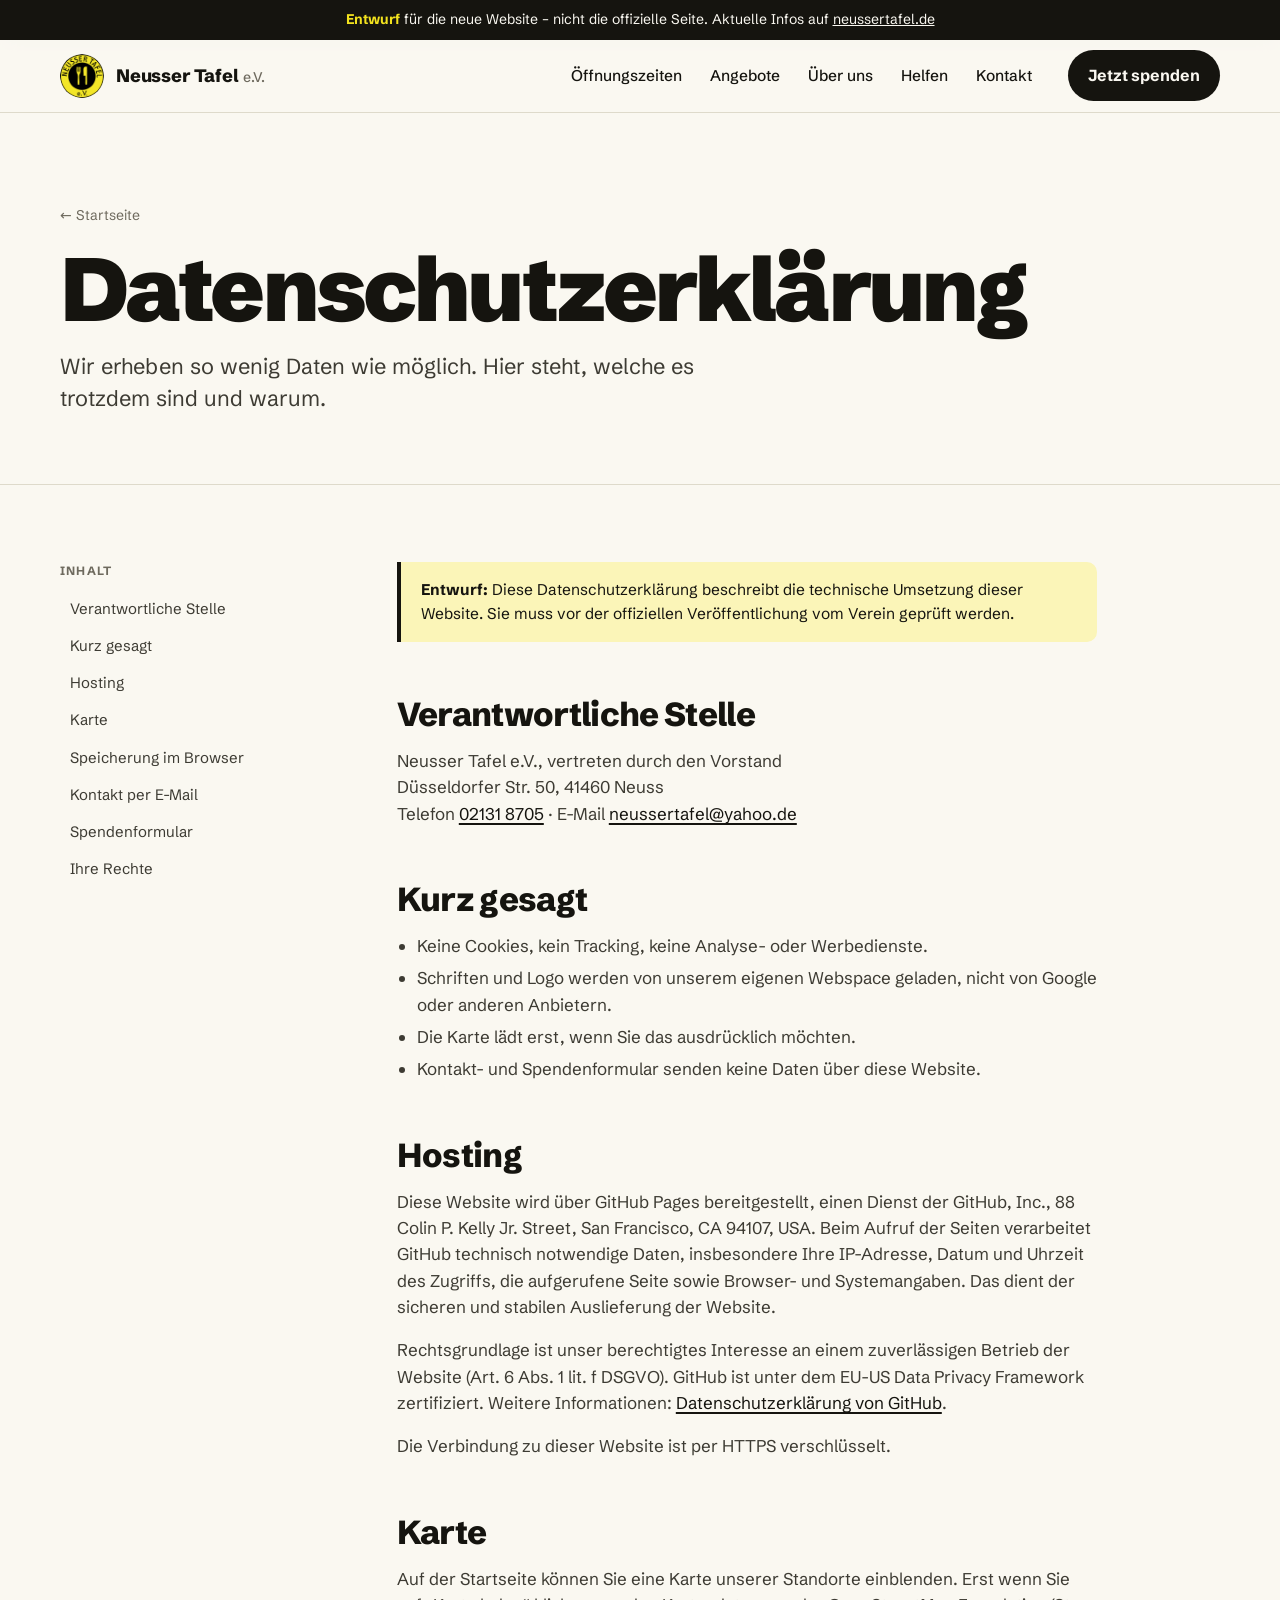
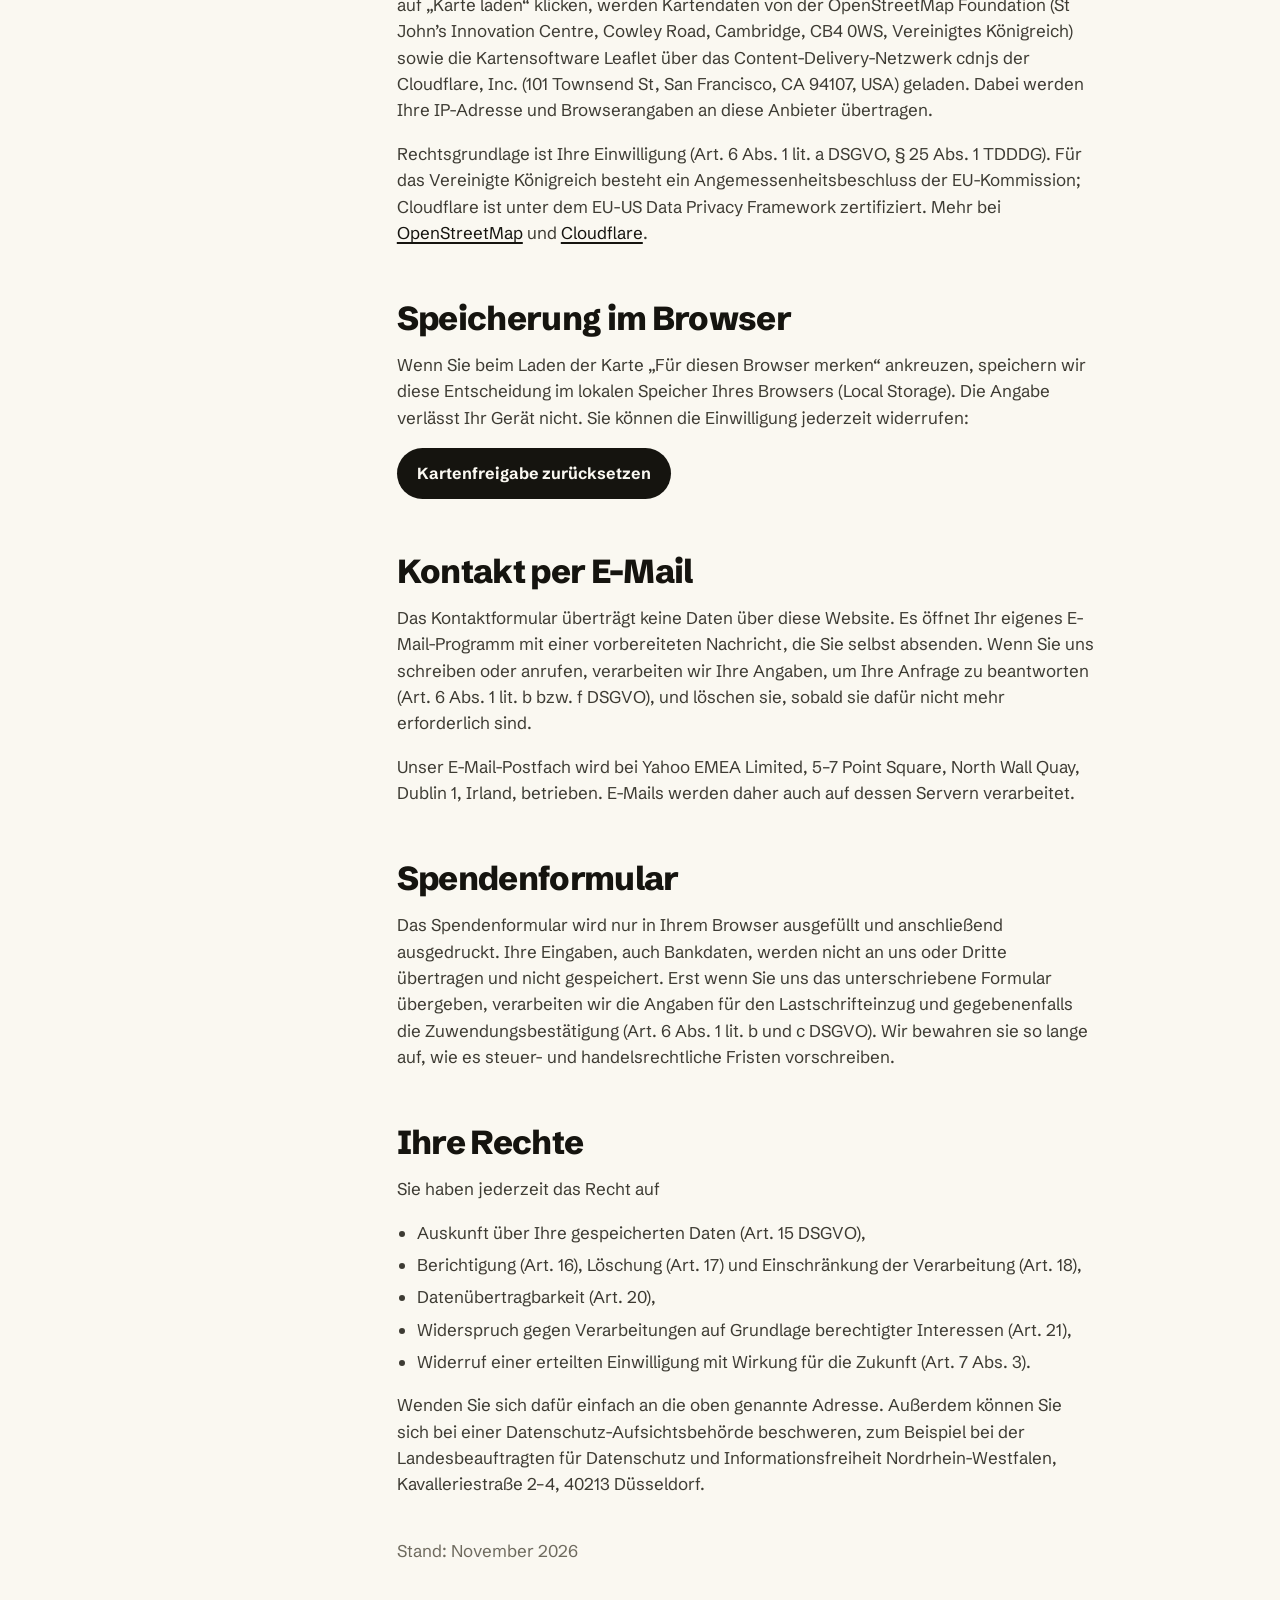
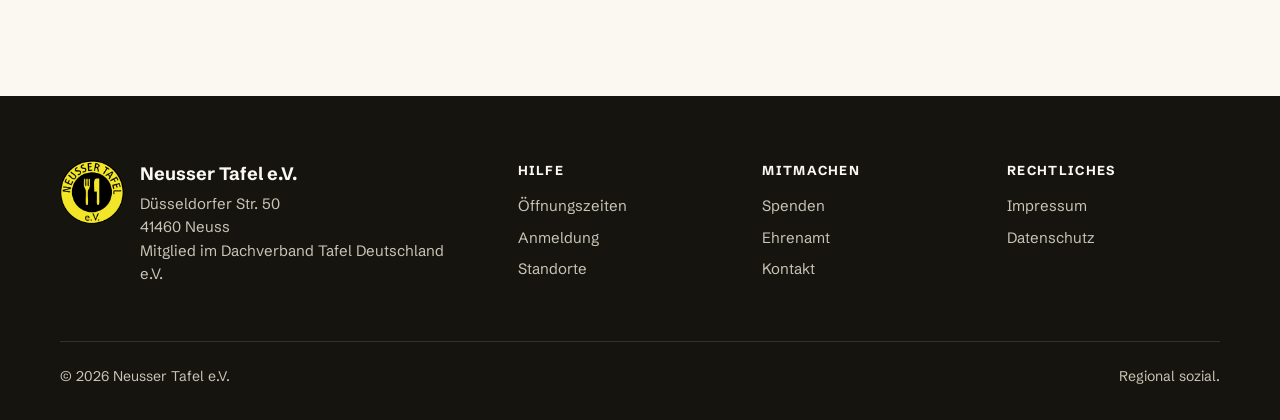
==== datenschutz.html @ db7fd375 "Add files via upload" ====
<!doctype html>
<html lang="de">
<head>
<meta charset="utf-8">
<meta name="viewport" content="width=device-width, initial-scale=1">
<title>Datenschutz – Neusser Tafel e.V.</title>
<meta name="description" content="Datenschutzerklärung der Neusser Tafel e.V.">
<meta name="robots" content="noindex, nofollow">
<link rel="icon" type="image/png" href="assets/logo.png">
<link rel="stylesheet" href="assets/site.css">
</head>
<body>
<div class="draft"><strong>Entwurf</strong> für die neue Website – nicht die offizielle Seite. Aktuelle Infos auf <a href="https://www.neussertafel.de/">neussertafel.de</a></div>
<header class="top" id="top">
  <div class="wrap">
    <a class="brand" href="index.html" aria-label="Neusser Tafel – zur Startseite">
      <img src="assets/logo.png" alt="">
      <span>Neusser Tafel <small>e.V.</small></span>
    </a>
    <nav class="nav" aria-label="Hauptnavigation">
      <a href="index.html#zeiten">Öffnungszeiten</a>
      <a href="index.html#angebote">Angebote</a>
      <a href="index.html#ueber-uns">Über uns</a>
      <a href="index.html#helfen">Helfen</a>
      <a href="index.html#kontakt">Kontakt</a>
    </nav>
    <a class="btn btn-ink" href="index.html#spenden">Jetzt spenden</a>
    <button class="menu-btn" aria-label="Menü öffnen" aria-expanded="false">
      <svg viewBox="0 0 24 24" fill="none" stroke="currentColor" stroke-width="2"><path d="M3 7h18M3 12h18M3 17h18"/></svg>
    </button>
  </div>
</header>

<main>
  <div class="page-hero">
    <div class="wrap">
      <a class="crumb" href="index.html">← Startseite</a>
      <h1>Datenschutz&shy;erklärung</h1>
      <p class="lead">Wir erheben so wenig Daten wie möglich. Hier steht, welche es trotzdem sind und warum.</p>
    </div>
  </div>
  <div class="page">
    <div class="wrap page-grid">
      <nav class="toc" aria-label="Inhalt">
        <strong>Inhalt</strong>
        <ol>
          <li><a href="#verantwortlich">Verantwortliche Stelle</a></li>
          <li><a href="#ueberblick">Kurz gesagt</a></li>
          <li><a href="#hosting">Hosting</a></li>
          <li><a href="#karte">Karte</a></li>
          <li><a href="#speicher">Speicherung im Browser</a></li>
          <li><a href="#kontakt">Kontakt per E-Mail</a></li>
          <li><a href="#spenden">Spendenformular</a></li>
          <li><a href="#rechte">Ihre Rechte</a></li>
        </ol>
      </nav>
      <div class="prose">
        <div class="callout"><p><strong>Entwurf:</strong> Diese Datenschutzerklärung beschreibt die technische Umsetzung dieser Website. Sie muss vor der offiziellen Veröffentlichung vom Verein geprüft werden.</p></div>

        <h2 id="verantwortlich">Verantwortliche Stelle</h2>
        <p>Neusser Tafel e.V., vertreten durch den Vorstand<br>Düsseldorfer Str. 50, 41460 Neuss<br>Telefon <a href="tel:+4921318705">02131 8705</a> · E-Mail <a href="mailto:neussertafel@yahoo.de">neussertafel@yahoo.de</a></p>

        <h2 id="ueberblick">Kurz gesagt</h2>
        <ul>
          <li>Keine Cookies, kein Tracking, keine Analyse- oder Werbedienste.</li>
          <li>Schriften und Logo werden von unserem eigenen Webspace geladen, nicht von Google oder anderen Anbietern.</li>
          <li>Die Karte lädt erst, wenn Sie das ausdrücklich möchten.</li>
          <li>Kontakt- und Spendenformular senden keine Daten über diese Website.</li>
        </ul>

        <h2 id="hosting">Hosting</h2>
        <p>Diese Website wird über GitHub Pages bereitgestellt, einen Dienst der GitHub, Inc., 88 Colin P. Kelly Jr. Street, San Francisco, CA 94107, USA. Beim Aufruf der Seiten verarbeitet GitHub technisch notwendige Daten, insbesondere Ihre IP-Adresse, Datum und Uhrzeit des Zugriffs, die aufgerufene Seite sowie Browser- und Systemangaben. Das dient der sicheren und stabilen Auslieferung der Website.</p>
        <p>Rechtsgrundlage ist unser berechtigtes Interesse an einem zuverlässigen Betrieb der Website (Art. 6 Abs. 1 lit. f DSGVO). GitHub ist unter dem EU-US Data Privacy Framework zertifiziert. Weitere Informationen: <a href="https://docs.github.com/de/site-policy/privacy-policies/github-general-privacy-statement" target="_blank" rel="noopener">Datenschutzerklärung von GitHub</a>.</p>
        <p>Die Verbindung zu dieser Website ist per HTTPS verschlüsselt.</p>

        <h2 id="karte">Karte</h2>
        <p>Auf der Startseite können Sie eine Karte unserer Standorte einblenden. Erst wenn Sie auf „Karte laden“ klicken, werden Kartendaten von der OpenStreetMap Foundation (St John’s Innovation Centre, Cowley Road, Cambridge, CB4 0WS, Vereinigtes Königreich) sowie die Kartensoftware Leaflet über das Content-Delivery-Netzwerk cdnjs der Cloudflare, Inc. (101 Townsend St, San Francisco, CA 94107, USA) geladen. Dabei werden Ihre IP-Adresse und Browserangaben an diese Anbieter übertragen.</p>
        <p>Rechtsgrundlage ist Ihre Einwilligung (Art. 6 Abs. 1 lit. a DSGVO, § 25 Abs. 1 TDDDG). Für das Vereinigte Königreich besteht ein Angemessenheitsbeschluss der EU-Kommission; Cloudflare ist unter dem EU-US Data Privacy Framework zertifiziert. Mehr bei <a href="https://osmfoundation.org/wiki/Privacy_Policy" target="_blank" rel="noopener">OpenStreetMap</a> und <a href="https://www.cloudflare.com/de-de/privacypolicy/" target="_blank" rel="noopener">Cloudflare</a>.</p>

        <h2 id="speicher">Speicherung im Browser</h2>
        <p>Wenn Sie beim Laden der Karte „Für diesen Browser merken“ ankreuzen, speichern wir diese Entscheidung im lokalen Speicher Ihres Browsers (Local Storage). Die Angabe verlässt Ihr Gerät nicht. Sie können die Einwilligung jederzeit widerrufen:</p>
        <p><button class="btn btn-ink" type="button" id="reset-map">Kartenfreigabe zurücksetzen</button> <span id="reset-msg" role="status" style="margin-left:10px; font-weight:600"></span></p>

        <h2 id="kontakt">Kontakt per E-Mail</h2>
        <p>Das Kontaktformular überträgt keine Daten über diese Website. Es öffnet Ihr eigenes E-Mail-Programm mit einer vorbereiteten Nachricht, die Sie selbst absenden. Wenn Sie uns schreiben oder anrufen, verarbeiten wir Ihre Angaben, um Ihre Anfrage zu beantworten (Art. 6 Abs. 1 lit. b bzw. f DSGVO), und löschen sie, sobald sie dafür nicht mehr erforderlich sind.</p>
        <p>Unser E-Mail-Postfach wird bei Yahoo EMEA Limited, 5–7 Point Square, North Wall Quay, Dublin 1, Irland, betrieben. E-Mails werden daher auch auf dessen Servern verarbeitet.</p>

        <h2 id="spenden">Spendenformular</h2>
        <p>Das Spendenformular wird nur in Ihrem Browser ausgefüllt und anschließend ausgedruckt. Ihre Eingaben, auch Bankdaten, werden nicht an uns oder Dritte übertragen und nicht gespeichert. Erst wenn Sie uns das unterschriebene Formular übergeben, verarbeiten wir die Angaben für den Lastschrifteinzug und gegebenenfalls die Zuwendungsbestätigung (Art. 6 Abs. 1 lit. b und c DSGVO). Wir bewahren sie so lange auf, wie es steuer- und handelsrechtliche Fristen vorschreiben.</p>

        <h2 id="rechte">Ihre Rechte</h2>
        <p>Sie haben jederzeit das Recht auf</p>
        <ul>
          <li>Auskunft über Ihre gespeicherten Daten (Art. 15 DSGVO),</li>
          <li>Berichtigung (Art. 16), Löschung (Art. 17) und Einschränkung der Verarbeitung (Art. 18),</li>
          <li>Datenübertragbarkeit (Art. 20),</li>
          <li>Widerspruch gegen Verarbeitungen auf Grundlage berechtigter Interessen (Art. 21),</li>
          <li>Widerruf einer erteilten Einwilligung mit Wirkung für die Zukunft (Art. 7 Abs. 3).</li>
        </ul>
        <p>Wenden Sie sich dafür einfach an die oben genannte Adresse. Außerdem können Sie sich bei einer Datenschutz-Aufsichtsbehörde beschweren, zum Beispiel bei der Landesbeauftragten für Datenschutz und Informationsfreiheit Nordrhein-Westfalen, Kavalleriestraße 2–4, 40213 Düsseldorf.</p>
        <p style="color:var(--muted); margin-top:40px">Stand: November 2026</p>
      </div>
    </div>
  </div>
</main>

<footer>
  <div class="wrap">
    <div class="foot-grid">
      <div class="foot-brand">
        <img src="assets/logo.png" alt="Logo der Neusser Tafel">
        <p><strong>Neusser Tafel e.V.</strong>Düsseldorfer Str. 50<br>41460 Neuss<br>Mitglied im Dachverband Tafel Deutschland e.V.</p>
      </div>
      <div>
        <h4>Hilfe</h4>
        <ul><li><a href="index.html#zeiten">Öffnungszeiten</a></li><li><a href="index.html#wege">Anmeldung</a></li><li><a href="index.html#standorte">Standorte</a></li></ul>
      </div>
      <div>
        <h4>Mitmachen</h4>
        <ul><li><a href="index.html#spenden">Spenden</a></li><li><a href="index.html#helfen">Ehrenamt</a></li><li><a href="index.html#kontakt">Kontakt</a></li></ul>
      </div>
      <div>
        <h4>Rechtliches</h4>
        <ul><li><a href="impressum.html">Impressum</a></li><li><a href="datenschutz.html">Datenschutz</a></li></ul>
      </div>
    </div>
    <div class="foot-bottom">
      <span>© <span id="year">2026</span> Neusser Tafel e.V.</span>
      <span>Regional sozial.</span>
    </div>
  </div>
</footer>

<script src="assets/nav.js"></script>
<script>
  document.getElementById("reset-map").addEventListener("click", () => {
    let msg = "Zurückgesetzt. Die Karte lädt erst wieder nach Ihrem Klick.";
    try { localStorage.removeItem("map-ok"); } catch { msg = "Es war nichts gespeichert."; }
    document.getElementById("reset-msg").textContent = msg;
  });
</script>
</body>
</html>
---- assets/site.css ----
/* Schrift lokal eingebunden – keine Verbindung zu Google Fonts */
  @font-face {
    font-family: "Schibsted Grotesk";
    src: url("fonts/schibsted-grotesk-latin-wght-normal.woff2") format("woff2");
    font-weight: 400 900; font-style: normal; font-display: swap;
  }
  :root {
    --yellow: #F2E21E;      /* aus dem Logo */
    --yellow-soft: #FBF5B8;
    --ink: #15140F;         /* Logo-Schwarz, minimal wärmer */
    --ink-2: #3D3B33;
    --muted: #6E6A5E;
    --paper: #FAF8F1;
    --paper-2: #F1EEE2;
    --line: #DEDACB;
    --open: #1F7A3A;
    --radius: 14px;
    --max: 1240px;
    --gutter: clamp(16px, 4vw, 40px);
  }
  *, *::before, *::after { box-sizing: border-box; }
  html { scroll-behavior: smooth; scroll-padding-top: 84px; }
  body {
    margin: 0; background: var(--paper); color: var(--ink);
    font-family: "Schibsted Grotesk", system-ui, sans-serif;
    font-size: 17px; line-height: 1.55;
    -webkit-font-smoothing: antialiased;
  }
  img { max-width: 100%; display: block; }
  a { color: inherit; }
  .wrap { max-width: var(--max); margin: 0 auto; padding: 0 var(--gutter); }
  h1, h2, h3 { line-height: 1.02; letter-spacing: -0.025em; margin: 0; font-weight: 800; }
  h2 { font-size: clamp(36px, 5.4vw, 68px); }
  h3 { font-size: 22px; letter-spacing: -0.01em; line-height: 1.2; font-weight: 700; }
  p { margin: 0 0 1em; }
  .eyebrow {
    font-size: 13px; font-weight: 700; text-transform: uppercase; letter-spacing: .12em;
    display: inline-flex; align-items: center; gap: 10px; margin-bottom: 20px;
  }
  .eyebrow::before { content: ""; width: 22px; height: 3px; background: currentColor; }
  .lead { font-size: clamp(19px, 1.7vw, 22px); line-height: 1.45; color: var(--ink-2); max-width: 40ch; }

  /* ---------- Header ---------- */
  .top {
    position: sticky; top: 0; z-index: 50;
    background: color-mix(in srgb, var(--paper) 92%, transparent);
    backdrop-filter: saturate(1.4) blur(10px);
    border-bottom: 1px solid var(--line);
  }
  .top .wrap { display: flex; align-items: center; gap: 24px; height: 72px; }
  .brand { display: flex; align-items: center; gap: 12px; text-decoration: none; font-weight: 800; letter-spacing: -0.01em; font-size: 18px; white-space: nowrap; }
  .brand img { width: 44px; height: 44px; border-radius: 50%; }
  .brand small { font-weight: 500; color: var(--muted); font-size: 14px; margin-left: 2px; }
  .nav { display: flex; gap: 4px; margin-left: auto; }
  .nav a { text-decoration: none; font-weight: 500; font-size: 15.5px; padding: 8px 12px; border-radius: 8px; }
  .nav a:hover { background: var(--paper-2); }
  .btn {
    display: inline-flex; align-items: center; gap: 10px; text-decoration: none; cursor: pointer;
    font: inherit; font-weight: 700; font-size: 16px; border: 0;
    padding: 13px 20px; border-radius: 999px; transition: transform .15s ease, background .15s ease;
  }
  .btn:active { transform: translateY(1px); }
  .btn-ink { background: var(--ink); color: var(--paper); }
  .btn-ink:hover { background: #000; }
  .btn-yellow { background: var(--yellow); color: var(--ink); }
  .btn-yellow:hover { background: #E8D60F; }
  .btn-line { background: transparent; color: inherit; box-shadow: inset 0 0 0 2px currentColor; }
  .btn svg { width: 18px; height: 18px; }
  .menu-btn { display: none; margin-left: auto; background: none; border: 0; padding: 8px; cursor: pointer; }
  .menu-btn svg { width: 28px; height: 28px; }
  @media (max-width: 980px) {
    .nav, .top .btn-ink { display: none; }
    .menu-btn { display: block; }
    .top.open .nav {
      display: flex; flex-direction: column; position: absolute; left: 0; right: 0; top: 72px;
      background: var(--paper); border-bottom: 1px solid var(--line); padding: 8px var(--gutter) 20px; gap: 0;
    }
    .top.open .nav a { padding: 14px 0; font-size: 20px; font-weight: 600; border-bottom: 1px solid var(--line); border-radius: 0; }
  }

  /* ---------- Hero ---------- */
  .hero { padding: clamp(40px, 7vw, 96px) 0 clamp(48px, 6vw, 80px); }
  .hero-grid { display: grid; grid-template-columns: 1.15fr 1fr; gap: clamp(32px, 5vw, 72px); align-items: end; }
  .hero h1 { font-size: clamp(52px, 9vw, 128px); line-height: .92; letter-spacing: -0.045em; font-weight: 900; }
  .hero h1 .mark { position: relative; white-space: nowrap; z-index: 0; }
  .hero h1 .mark::after {
    content: ""; position: absolute; left: -0.04em; right: -0.06em; bottom: 0.06em; height: 0.36em;
    background: var(--yellow); z-index: -1; transform: skewX(-8deg);
  }
  .hero-grid > *, .contact > *, .about > *, .places > *, .paths > * { min-width: 0; }
  .hero .lead { margin-top: 28px; }
  .hero-actions { display: flex; flex-wrap: wrap; gap: 12px; margin-top: 32px; }

  .status {
    background: var(--ink); color: var(--paper); border-radius: 20px; padding: 26px 26px 22px;
  }
  .status-head { display: flex; justify-content: space-between; align-items: baseline; gap: 12px; margin-bottom: 18px; }
  .status-head strong { font-size: 13px; letter-spacing: .12em; text-transform: uppercase; color: var(--yellow); }
  .status-head strong { white-space: nowrap; }
  .status-head span { color: #B9B5A6; font-size: 15px; text-align: right; }
  .status ul { list-style: none; margin: 0; padding: 0; }
  .status li { display: grid; grid-template-columns: 1fr auto; gap: 4px 16px; padding: 14px 0; border-top: 1px solid #2E2C24; }
  .status li .name { font-weight: 600; }
  .status li .where { color: #9B978A; font-size: 14px; grid-column: 1; }
  .status li .state { grid-row: 1 / span 2; grid-column: 2; align-self: center; text-align: right; font-size: 15px; }
  .pill { display: inline-flex; align-items: center; gap: 8px; font-weight: 600; white-space: nowrap; }
  .pill::before { content: ""; width: 9px; height: 9px; border-radius: 50%; background: #6E6A5E; }
  .pill.is-open { color: var(--yellow); }
  .pill.is-open::before { background: var(--yellow); box-shadow: 0 0 0 4px rgba(242,226,30,.18); }
  .pill.is-later::before { background: transparent; box-shadow: inset 0 0 0 2px #B9B5A6; }
  .state .pill { flex-wrap: wrap; justify-content: flex-end; column-gap: 8px; row-gap: 0; }
  .pill small { flex-basis: 100%; text-align: right; font-weight: 400; color: #9B978A; font-size: 13px; }
  .status-foot { margin-top: 14px; font-size: 14px; color: #B9B5A6; }
  .status-foot a { color: var(--paper); }

  .hero-media { margin-top: clamp(40px, 6vw, 72px); display: grid; grid-template-columns: 2fr 1fr; gap: 16px; }
  .ph {
    position: relative; border-radius: var(--radius); overflow: hidden; min-height: 220px;
    background:
      repeating-linear-gradient(135deg, transparent 0 14px, rgba(21,20,15,.045) 14px 15px),
      var(--paper-2);
    border: 1px solid var(--line);
    display: flex; align-items: flex-end;
  }
  .ph span {
    margin: 14px; font-size: 13px; font-weight: 600; color: var(--muted);
    background: var(--paper); padding: 6px 10px; border-radius: 6px; border: 1px solid var(--line);
  }
  .ph.tall { aspect-ratio: 16 / 9; min-height: 0; }
  .ph.yellow { background: repeating-linear-gradient(135deg, transparent 0 14px, rgba(21,20,15,.07) 14px 15px), var(--yellow); border-color: transparent; }

  @media (max-width: 900px) {
    .hero-grid { grid-template-columns: 1fr; }
    .hero-media { grid-template-columns: 1fr; }
    .hero-media .ph:last-child { display: none; }
  }

  /* ---------- Zahlen ---------- */
  .facts { background: var(--yellow); }
  .facts .wrap { display: grid; grid-template-columns: repeat(4, 1fr); }
  .fact { padding: 40px 24px 36px 0; }
  .fact + .fact { padding-left: 24px; border-left: 2px solid var(--ink); }
  .fact b { display: block; white-space: nowrap; font-size: clamp(32px, 4.4vw, 60px); font-weight: 900; letter-spacing: -0.04em; line-height: 1; }
  .fact span { display: block; margin-top: 10px; font-weight: 500; max-width: 22ch; }
  @media (max-width: 860px) {
    .facts .wrap { grid-template-columns: 1fr 1fr; }
    .fact, .fact + .fact { padding: 28px 16px 24px 0; border-left: 0; }
    .fact:nth-child(even) { padding-left: 16px; border-left: 2px solid var(--ink); }
    .fact:nth-child(n+3) { border-top: 2px solid var(--ink); }
  }

  /* ---------- Sections ---------- */
  section { padding: clamp(72px, 10vw, 128px) 0; }
  .sec-head { display: grid; grid-template-columns: 1fr 1fr; gap: 32px 64px; align-items: end; margin-bottom: clamp(40px, 5vw, 64px); }
  .sec-head p { color: var(--ink-2); font-size: 19px; max-width: 46ch; margin: 0; }
  @media (max-width: 860px) { .sec-head { grid-template-columns: 1fr; } }

  /* Zwei Wege */
  .paths { display: grid; grid-template-columns: 1fr 1fr; gap: 16px; }
  .path { border-radius: 20px; padding: clamp(28px, 4vw, 48px); display: flex; flex-direction: column; min-height: 420px; }
  .path.need { background: var(--ink); color: var(--paper); }
  .path.give { background: var(--paper-2); }
  .path h3 { font-size: clamp(30px, 3.4vw, 44px); letter-spacing: -0.03em; line-height: 1.02; font-weight: 800; margin-bottom: 20px; }
  .path ol { margin: 0 0 28px; padding: 0; list-style: none; counter-reset: s; }
  .path ol li { counter-increment: s; display: grid; grid-template-columns: 36px 1fr; padding: 12px 0; border-top: 1px solid rgba(127,127,127,.25); }
  .path ol li::before { content: counter(s, decimal-leading-zero); font-weight: 700; color: var(--muted); }
  .path.need ol li::before { color: var(--yellow); }
  .path .btn { margin-top: auto; align-self: flex-start; }
  @media (max-width: 860px) { .paths { grid-template-columns: 1fr; } .path { min-height: 0; } }

  /* Öffnungszeiten */
  #zeiten { background: var(--paper-2); }
  .week { width: 100%; border-collapse: collapse; background: var(--paper); border-radius: var(--radius); overflow: hidden; }
  .week th, .week td { padding: 16px 14px; text-align: left; vertical-align: top; border-bottom: 1px solid var(--line); }
  .week thead th { font-size: 13px; text-transform: uppercase; letter-spacing: .1em; color: var(--muted); font-weight: 700; background: var(--paper); }
  .week thead th.today { color: var(--ink); }
  .week thead th.today::after { content: " · heute"; text-transform: none; letter-spacing: 0; color: var(--ink); background: var(--yellow); padding: 1px 6px; border-radius: 4px; margin-left: 4px; }
  .week tbody th { font-weight: 700; width: 24%; }
  .week tbody th small { display: block; font-weight: 400; color: var(--muted); font-size: 14px; margin-top: 2px; }
  .week td { font-variant-numeric: tabular-nums; font-size: 15px; white-space: nowrap; color: var(--muted); }
  .week td.on { color: var(--ink); font-weight: 600; }
  .week td.on span { background: var(--yellow-soft); padding: 3px 8px; border-radius: 6px; }
  .week td.col-today { background: rgba(242,226,30,.09); }
  .week tbody tr:last-child > * { border-bottom: 0; }
  .table-scroll { overflow-x: auto; border-radius: var(--radius); border: 1px solid var(--line); }
  .days { display: none; list-style: none; margin: 0; padding: 0; gap: 10px; }
  .day { background: var(--paper); border: 1px solid var(--line); border-radius: var(--radius); padding: 18px 18px 8px; }
  .day.today { border: 2px solid var(--ink); }
  .day h3 { font-size: 18px; margin-bottom: 6px; display: flex; gap: 8px; align-items: center; }
  .day h3 em { font-style: normal; font-size: 12px; background: var(--yellow); padding: 2px 7px; border-radius: 4px; }
  .day dl { margin: 0; }
  .day div { display: flex; justify-content: space-between; gap: 12px; padding: 9px 0; border-top: 1px solid var(--line); font-size: 15.5px; }
  .day dt small { display: block; color: var(--muted); font-size: 13px; }
  .day dd { margin: 0; font-weight: 700; white-space: nowrap; }
  @media (max-width: 700px) { .table-scroll { display: none; } .days { display: grid; } }
  .notes { display: grid; grid-template-columns: repeat(3, 1fr); gap: 16px; margin-top: 24px; }
  .note { background: var(--paper); border: 1px solid var(--line); border-radius: var(--radius); padding: 22px; font-size: 15.5px; }
  .note h3 { font-size: 17px; margin-bottom: 8px; }
  .note p { margin: 0; color: var(--ink-2); }
  .note.warn { background: var(--yellow); border-color: var(--yellow); }
  @media (max-width: 860px) { .notes { grid-template-columns: 1fr; } }

  /* Angebote */
  .offers { display: grid; grid-template-columns: repeat(12, 1fr); gap: 16px; }
  .offer { grid-column: span 4; border-top: 3px solid var(--ink); padding-top: 22px; }
  .offer .ph { aspect-ratio: 4 / 3; min-height: 0; margin-bottom: 22px; }
  .offer h3 { margin-bottom: 10px; }
  .offer p { color: var(--ink-2); font-size: 16px; }
  .offer .meta { font-size: 14.5px; font-weight: 600; color: var(--ink); margin: 0; }
  .offer .meta span { color: var(--muted); font-weight: 400; }
  .offer.wide { grid-column: span 6; }
  @media (max-width: 960px) { .offer, .offer.wide { grid-column: span 6; } }
  @media (max-width: 620px) { .offer, .offer.wide { grid-column: span 12; } }

  /* Über uns */
  .about { display: grid; grid-template-columns: 5fr 7fr; gap: clamp(32px, 6vw, 96px); }
  .about .ph { aspect-ratio: 4 / 5; min-height: 0; position: sticky; top: 100px; }
  .about-body h2 { margin-bottom: 32px; }
  .about-body .big { font-size: clamp(22px, 2.2vw, 28px); line-height: 1.35; letter-spacing: -0.01em; font-weight: 500; }
  .about-body .big em { font-style: normal; background: linear-gradient(transparent 62%, var(--yellow) 62%); }
  .timeline { list-style: none; padding: 0; margin: 40px 0 0; border-top: 1px solid var(--line); }
  .timeline li { display: grid; grid-template-columns: 140px 1fr; gap: 24px; padding: 18px 0; border-bottom: 1px solid var(--line); }
  .timeline b { font-weight: 800; }
  .timeline span { color: var(--ink-2); }
  @media (max-width: 860px) {
    .about { grid-template-columns: 1fr; }
    .about .ph { position: static; aspect-ratio: 16 / 10; }
    .timeline li { grid-template-columns: 1fr; gap: 2px; }
  }

  /* Helfen */
  #helfen { background: var(--ink); color: var(--paper); }
  #helfen .sec-head p { color: #C9C5B6; }
  .ways { display: grid; grid-template-columns: repeat(4, 1fr); gap: 1px; background: #34322A; border: 1px solid #34322A; border-radius: 20px; overflow: hidden; }
  .way { background: var(--ink); padding: 32px 26px 30px; display: flex; flex-direction: column; gap: 12px; }
  .way .num { font-size: 13px; font-weight: 700; color: var(--yellow); letter-spacing: .1em; }
  .way h3 { font-size: 24px; }
  .way p { color: #C9C5B6; font-size: 15.5px; margin: 0; }
  .way a { margin-top: auto; padding-top: 12px; font-weight: 700; text-decoration: none; color: var(--yellow); }
  .way a:hover { text-decoration: underline; }
  @media (max-width: 960px) { .ways { grid-template-columns: 1fr 1fr; } }
  @media (max-width: 560px) { .ways { grid-template-columns: 1fr; } }

  .bank {
    margin-top: 16px; background: var(--yellow); color: var(--ink); border-radius: 20px;
    padding: clamp(24px, 3.5vw, 40px); display: grid; grid-template-columns: 1fr auto; gap: 24px; align-items: center;
  }
  .bank dl { display: grid; grid-template-columns: auto 1fr; gap: 6px 24px; margin: 12px 0 0; font-size: 16px; }
  .bank dt { color: var(--ink-2); }
  .bank dd { margin: 0; font-weight: 700; }
  .bank .iban { font-size: clamp(22px, 3vw, 34px); font-weight: 800; letter-spacing: 0.01em; margin-top: 4px; word-spacing: .15em; }
  .bank small { display: block; margin-top: 16px; font-size: 14px; color: var(--ink-2); }
  @media (max-width: 760px) { .bank { grid-template-columns: 1fr; } }

  /* Standorte */
  .places { display: grid; grid-template-columns: 1.3fr 1fr; gap: 16px; }
  .map { min-height: 460px; }
  .place-list { display: flex; flex-direction: column; gap: 16px; }
  .place { border: 1px solid var(--line); border-radius: var(--radius); padding: 24px; background: #fff; }
  .place.main { background: var(--ink); color: var(--paper); border-color: var(--ink); }
  .place .tag { font-size: 12px; font-weight: 700; letter-spacing: .1em; text-transform: uppercase; color: var(--muted); }
  .place.main .tag { color: var(--yellow); }
  .place h3 { margin: 6px 0 8px; }
  .place p { margin: 0; font-size: 15.5px; }
  .place.main p { color: #C9C5B6; }
  .place a.route { display: inline-block; margin-top: 12px; font-weight: 700; font-size: 15px; }
  .place.main a.route { color: var(--yellow); }
  @media (max-width: 860px) { .places { grid-template-columns: 1fr; } .map { min-height: 280px; } }

  /* Kontakt */
  .contact { display: grid; grid-template-columns: 1fr 1fr; gap: clamp(32px, 6vw, 96px); }
  .channels { list-style: none; margin: 32px 0 0; padding: 0; }
  .channels li { border-top: 1px solid var(--line); }
  .channels li:last-child { border-bottom: 1px solid var(--line); }
  .channels a, .channels div { display: grid; grid-template-columns: 110px 1fr auto; gap: 16px; align-items: center; padding: 20px 0; text-decoration: none; }
  .channels small { color: var(--muted); font-size: 14px; }
  .channels strong { font-size: clamp(20px, 2.2vw, 26px); font-weight: 700; letter-spacing: -0.01em; }
  .channels a:hover strong { text-decoration: underline; text-decoration-thickness: 2px; text-underline-offset: 4px; }
  .channels .arrow { font-size: 22px; }
  .channels strong { overflow-wrap: anywhere; }
  form { display: grid; gap: 14px; background: #fff; border: 1px solid var(--line); border-radius: 20px; padding: clamp(22px, 3vw, 36px); }
  label { display: grid; gap: 6px; font-size: 14px; font-weight: 600; }
  input, textarea, select {
    width: 100%; min-width: 0; font: inherit; font-size: 16px; padding: 13px 14px; border: 1.5px solid var(--line); border-radius: 10px; background: var(--paper); color: var(--ink);
  }
  input:focus, textarea:focus, select:focus { outline: none; border-color: var(--ink); box-shadow: 0 0 0 4px var(--yellow-soft); }
  textarea { min-height: 140px; resize: vertical; }
  .row2 { display: grid; grid-template-columns: minmax(0,1fr) minmax(0,1fr); gap: 14px; }
  form > *, .row2 > * { min-width: 0; }
  .form-foot { display: flex; justify-content: space-between; align-items: center; gap: 16px; flex-wrap: wrap; font-size: 13.5px; color: var(--muted); }
  @media (max-width: 860px) { .contact { grid-template-columns: 1fr; } .channels a, .channels div { grid-template-columns: 1fr auto; } .channels small { grid-column: 1 / -1; } }
  @media (max-width: 520px) { .row2 { grid-template-columns: 1fr; } }

  /* Footer */
  footer { background: var(--ink); color: #C9C5B6; padding: 64px 0 32px; font-size: 15px; }
  .foot-grid { display: grid; grid-template-columns: 2fr 1fr 1fr 1fr; gap: 32px; }
  footer h4 { color: var(--paper); font-size: 13px; letter-spacing: .1em; text-transform: uppercase; margin: 0 0 14px; }
  footer ul { list-style: none; margin: 0; padding: 0; display: grid; gap: 8px; }
  footer a { text-decoration: none; }
  footer a:hover { color: var(--yellow); }
  .foot-brand { display: flex; gap: 16px; align-items: flex-start; }
  .foot-brand img { width: 64px; height: 64px; border-radius: 50%; }
  .foot-brand p { margin: 0; max-width: 34ch; }
  .foot-brand strong { color: var(--paper); display: block; font-size: 18px; margin-bottom: 4px; }
  .foot-bottom { margin-top: 56px; padding-top: 24px; border-top: 1px solid #34322A; display: flex; justify-content: space-between; gap: 16px; flex-wrap: wrap; font-size: 14px; }
  @media (max-width: 860px) { .foot-grid { grid-template-columns: 1fr 1fr; } .foot-grid > :first-child { grid-column: 1 / -1; } }

  .draft { background: var(--ink); color: var(--paper); font-size: 14px; text-align: center; padding: 9px var(--gutter); }
  .draft strong { color: var(--yellow); }
  .draft a { color: var(--paper); }

  .map { position: relative; padding: 0; overflow: hidden; }
  .map-consent { position: absolute; inset: 0; display: flex; flex-direction: column; justify-content: center; align-items: flex-start; gap: 14px; padding: clamp(24px, 4vw, 48px); }
  .map-consent h3 { font-size: 24px; }
  .map-consent p { margin: 0; max-width: 42ch; color: var(--ink-2); font-size: 15.5px; }
  .map-consent label { display: flex; gap: 8px; align-items: center; font-weight: 500; font-size: 14px; color: var(--ink-2); }
  .map-consent input { width: auto; }
  #map-canvas { position: absolute; inset: 0; display: none; }
  .map.loaded #map-canvas { display: block; }
  .map.loaded .map-consent { display: none; }
  .pin { width: 34px; height: 34px; border-radius: 50%; background: var(--yellow); border: 3px solid var(--ink); display: grid; place-items: center; font-weight: 800; font-size: 14px; color: var(--ink); box-shadow: 0 2px 6px rgba(0,0,0,.25); }
  .pin.main { width: 42px; height: 42px; background: var(--ink); color: var(--yellow); border-color: var(--yellow); }
  .leaflet-popup-content { font-family: "Schibsted Grotesk", system-ui, sans-serif; font-size: 14px; }
  .place[data-pin] { cursor: pointer; }

  :focus-visible { outline: 3px solid var(--ink); outline-offset: 3px; border-radius: 4px; }
  #helfen :focus-visible, footer :focus-visible, .status :focus-visible { outline-color: var(--yellow); }
  .sr-only { position: absolute; width: 1px; height: 1px; overflow: hidden; clip: rect(0 0 0 0); }
  @media (prefers-reduced-motion: reduce) { html { scroll-behavior: auto; } * { transition: none !important; } }

  /* ---------- Unterseiten ---------- */
  .page-hero { padding: clamp(40px, 7vw, 88px) 0 clamp(28px, 4vw, 48px); border-bottom: 1px solid var(--line); }
  .page-hero h1 { font-size: clamp(44px, 7vw, 92px); letter-spacing: -0.04em; font-weight: 900; line-height: .95; }
  .page-hero .lead { margin-top: 20px; max-width: 52ch; }
  .crumb { font-size: 14px; color: var(--muted); margin-bottom: 20px; display: inline-block; text-decoration: none; }
  .crumb:hover { color: var(--ink); }
  .page { padding: clamp(40px, 6vw, 80px) 0 clamp(72px, 9vw, 120px); }
  .page-grid { display: grid; grid-template-columns: 260px minmax(0, 1fr); gap: clamp(32px, 6vw, 96px); align-items: start; }
  .toc { position: sticky; top: 100px; font-size: 15px; }
  .toc strong { display: block; font-size: 12px; letter-spacing: .1em; text-transform: uppercase; color: var(--muted); margin-bottom: 10px; }
  .toc ol { margin: 0; padding: 0; list-style: none; display: grid; gap: 2px; }
  .toc a { display: block; padding: 6px 10px; border-radius: 6px; text-decoration: none; color: var(--ink-2); }
  .toc a:hover { background: var(--paper-2); color: var(--ink); }
  .prose { max-width: 70ch; }
  .prose h2 { font-size: clamp(26px, 2.6vw, 34px); letter-spacing: -0.02em; margin: 56px 0 16px; scroll-margin-top: 100px; }
  .prose h2:first-child { margin-top: 0; }
  .prose h3 { font-size: 19px; margin: 28px 0 8px; }
  .prose p, .prose li { color: var(--ink-2); }
  .prose ul { padding-left: 20px; margin: 0 0 1em; }
  .prose li { margin-bottom: 6px; }
  .prose a { color: var(--ink); text-decoration-thickness: 1.5px; text-underline-offset: 3px; }
  .facts-list { display: grid; grid-template-columns: max-content 1fr; gap: 10px 32px; margin: 0 0 1em; padding: 24px; background: #fff; border: 1px solid var(--line); border-radius: var(--radius); }
  .facts-list dt { color: var(--muted); }
  .facts-list dd { margin: 0; font-weight: 600; color: var(--ink); }
  .callout { background: var(--yellow-soft); border-left: 4px solid var(--ink); padding: 16px 20px; border-radius: 0 10px 10px 0; margin: 0 0 24px; font-size: 15.5px; }
  .callout p { margin: 0; color: var(--ink); }
  @media (max-width: 860px) {
    .page-grid { grid-template-columns: 1fr; }
    .toc { position: static; }
    .facts-list { grid-template-columns: 1fr; gap: 2px; }
    .facts-list dd { margin-bottom: 10px; }
  }

  /* Spendenformular */
  .donate-grid { display: grid; grid-template-columns: minmax(0, 1fr) 380px; gap: clamp(28px, 4vw, 56px); align-items: start; }
  .donate-side { position: sticky; top: 100px; display: grid; gap: 16px; }
  .donate-side .bank { margin: 0; grid-template-columns: 1fr; }
  .donate-side .bank .iban { font-size: 24px; }
  .side-card { background: #fff; border: 1px solid var(--line); border-radius: 20px; padding: 24px; font-size: 15.5px; }
  .side-card h3 { margin-bottom: 8px; }
  .side-card p { margin: 0 0 10px; color: var(--ink-2); }
  .mandate { display: grid; gap: 18px; }
  .mandate fieldset { border: 0; padding: 0; margin: 0; display: grid; gap: 14px; }
  .mandate legend { font-size: 13px; font-weight: 700; letter-spacing: .1em; text-transform: uppercase; margin-bottom: 4px; padding: 0; }
  .amounts { display: flex; flex-wrap: wrap; gap: 8px; }
  .amounts label { display: block; position: relative; }
  .amounts input { position: absolute; opacity: 0; width: 1px; height: 1px; }
  .amounts span { display: block; padding: 12px 18px; border: 1.5px solid var(--line); border-radius: 999px; font-weight: 700; font-size: 16px; cursor: pointer; background: var(--paper); }
  .amounts input:checked + span { background: var(--ink); color: var(--yellow); border-color: var(--ink); }
  .amounts input:focus-visible + span { outline: 3px solid var(--ink); outline-offset: 2px; }
  .check { display: flex !important; gap: 10px; align-items: flex-start; font-weight: 500; font-size: 15px; }
  .check input { width: auto; margin-top: 4px; }
  .mandate-text { font-size: 15px; color: var(--ink-2); background: var(--paper); border: 1px solid var(--line); border-radius: 10px; padding: 16px; }
  .mandate-text p { margin: 0 0 8px; } .mandate-text p:last-child { margin: 0; }
  .sign { display: none; }
  .print-only { display: none; }
  @media (max-width: 960px) { .donate-grid { grid-template-columns: 1fr; } .donate-side { position: static; } }

  @media print {
    @page { margin: 16mm; }
    body { background: #fff; font-size: 11pt; }
    .draft, .top, footer, .page-hero .lead, .crumb, .donate-side, .no-print, .form-foot { display: none !important; }
    .page-hero { padding: 0 0 8mm; border: 0; }
    .page-hero h1 { font-size: 26pt; }
    .page { padding: 0; }
    .donate-grid { display: block; }
    form { border: 0; padding: 0; }
    input, select, textarea { border: 0; border-bottom: 1px solid #000; border-radius: 0; background: none; padding: 6px 0; }
    .amounts span { border-color: #000; padding: 6px 12px; }
    .amounts input:checked + span { background: #000; color: #fff; }
    .print-only { display: block; }
    .sign { display: grid; grid-template-columns: 1fr 1fr; gap: 16mm; margin-top: 14mm; }
    .sign div { border-top: 1px solid #000; padding-top: 4px; font-size: 9pt; }
  }
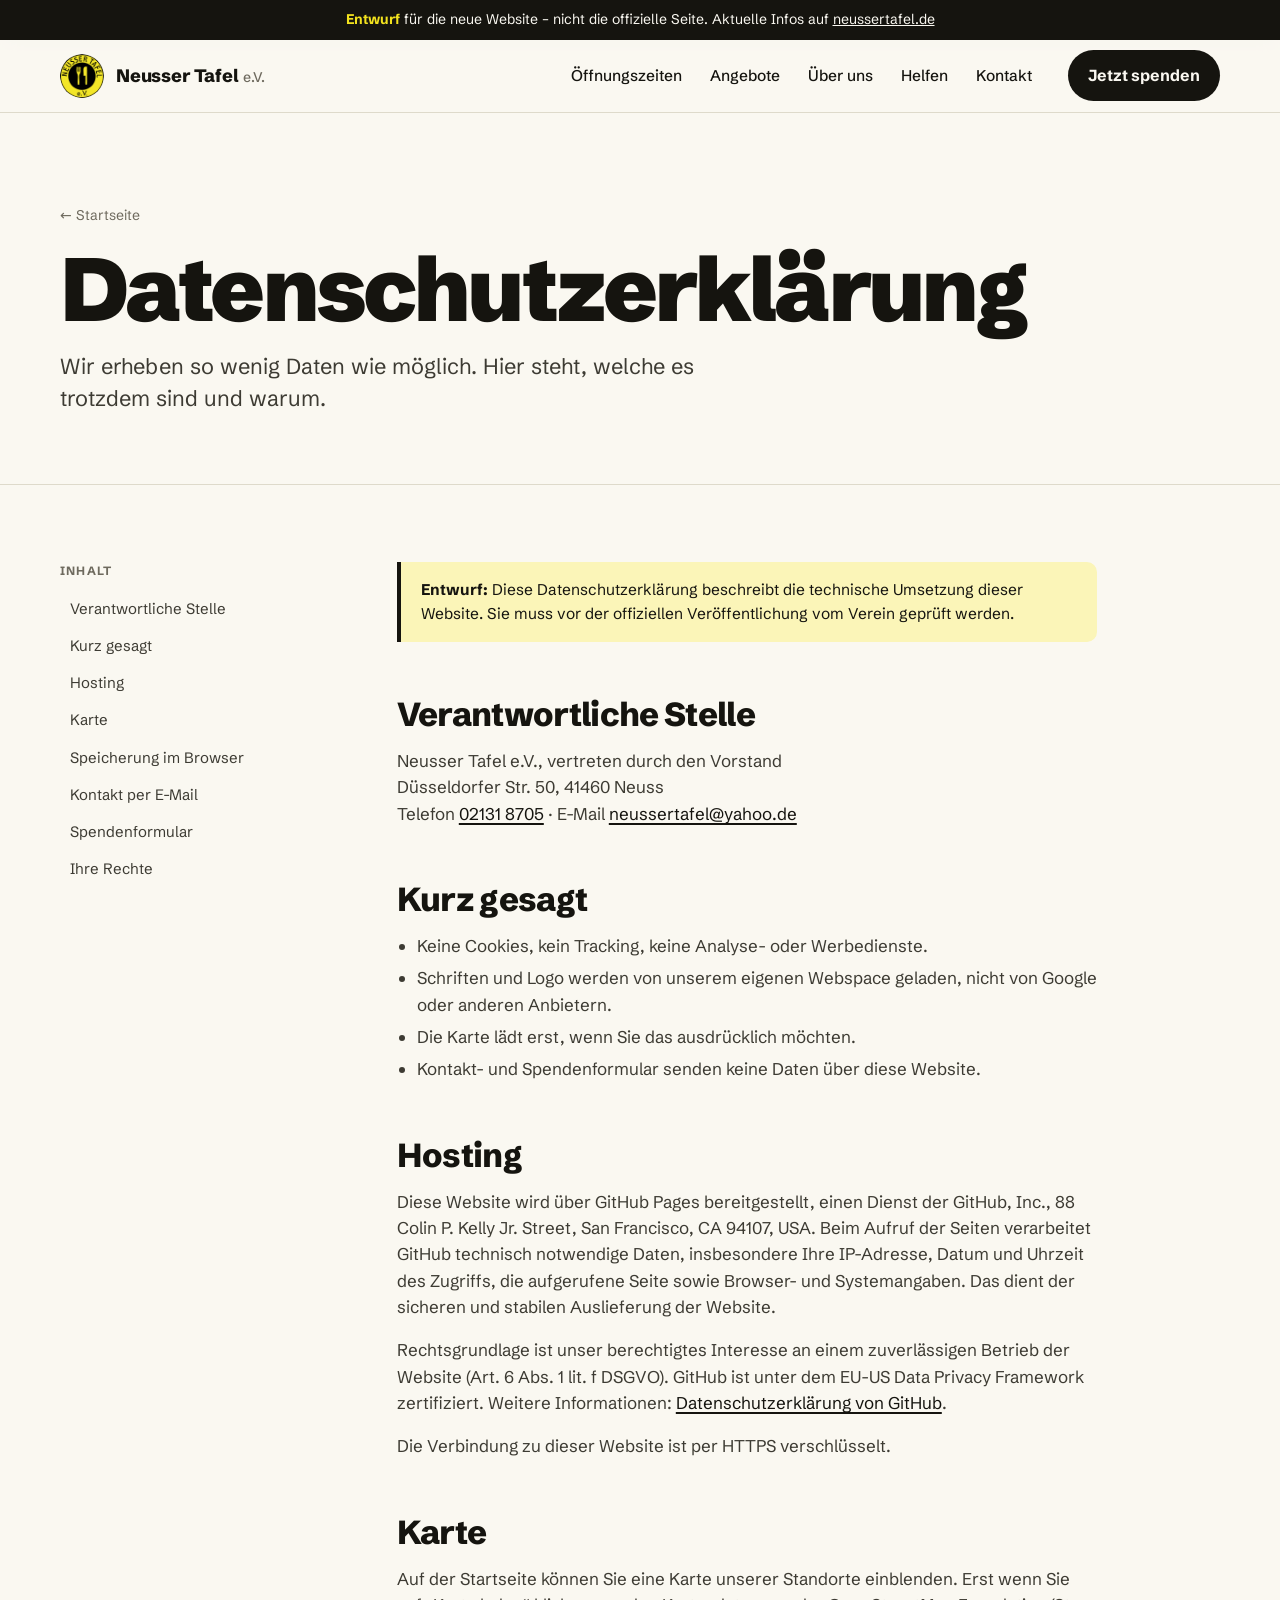
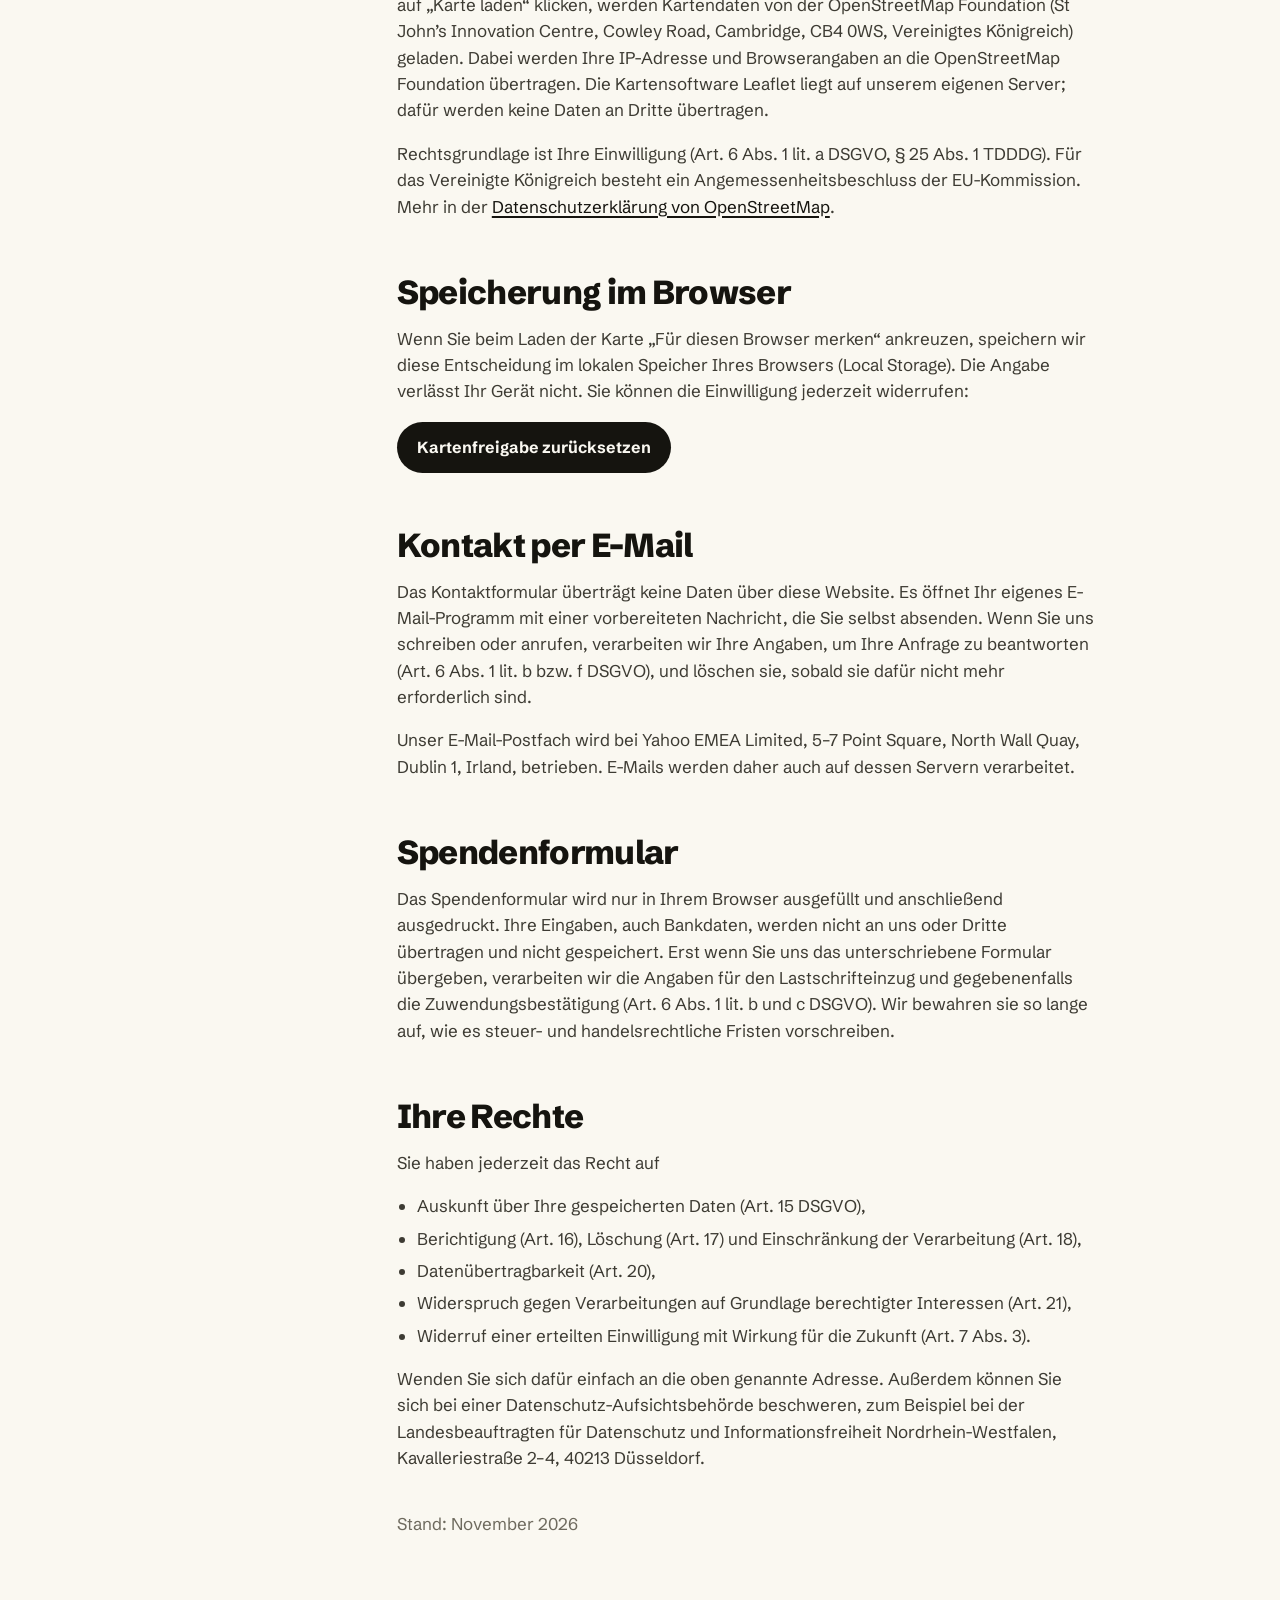
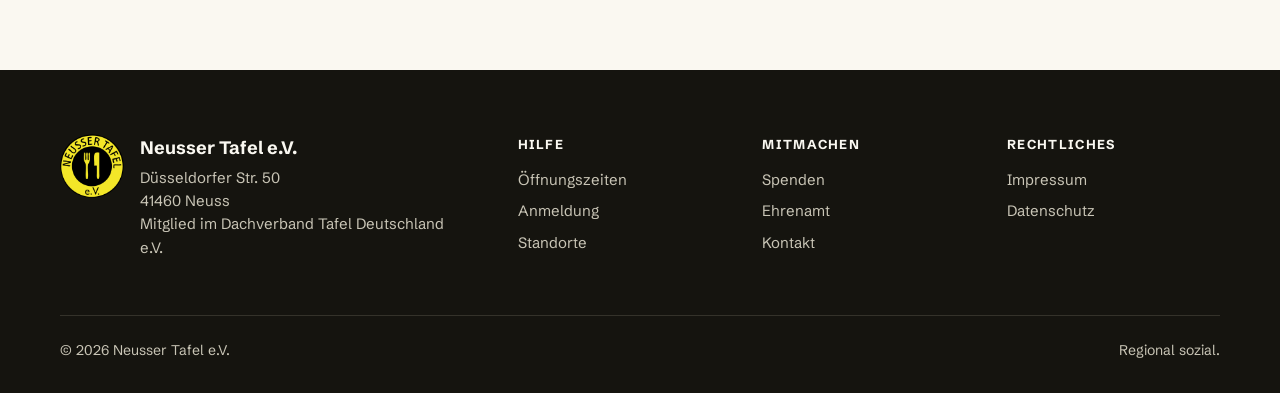
==== commit 69c4b332: "Leaflet und Patenschafts-PDF lokal, Skripte ausgelagert, .htaccess - Leaflet 1.9.4 unter assets/vend" ====
--- a/datenschutz.html
+++ b/datenschutz.html
@@ -74,8 +74,8 @@
         <p>Die Verbindung zu dieser Website ist per HTTPS verschlüsselt.</p>
 
         <h2 id="karte">Karte</h2>
-        <p>Auf der Startseite können Sie eine Karte unserer Standorte einblenden. Erst wenn Sie auf „Karte laden“ klicken, werden Kartendaten von der OpenStreetMap Foundation (St John’s Innovation Centre, Cowley Road, Cambridge, CB4 0WS, Vereinigtes Königreich) sowie die Kartensoftware Leaflet über das Content-Delivery-Netzwerk cdnjs der Cloudflare, Inc. (101 Townsend St, San Francisco, CA 94107, USA) geladen. Dabei werden Ihre IP-Adresse und Browserangaben an diese Anbieter übertragen.</p>
-        <p>Rechtsgrundlage ist Ihre Einwilligung (Art. 6 Abs. 1 lit. a DSGVO, § 25 Abs. 1 TDDDG). Für das Vereinigte Königreich besteht ein Angemessenheitsbeschluss der EU-Kommission; Cloudflare ist unter dem EU-US Data Privacy Framework zertifiziert. Mehr bei <a href="https://osmfoundation.org/wiki/Privacy_Policy" target="_blank" rel="noopener">OpenStreetMap</a> und <a href="https://www.cloudflare.com/de-de/privacypolicy/" target="_blank" rel="noopener">Cloudflare</a>.</p>
+        <p>Auf der Startseite können Sie eine Karte unserer Standorte einblenden. Erst wenn Sie auf „Karte laden“ klicken, werden Kartendaten von der OpenStreetMap Foundation (St John’s Innovation Centre, Cowley Road, Cambridge, CB4 0WS, Vereinigtes Königreich) geladen. Dabei werden Ihre IP-Adresse und Browserangaben an die OpenStreetMap Foundation übertragen. Die Kartensoftware Leaflet liegt auf unserem eigenen Server; dafür werden keine Daten an Dritte übertragen.</p>
+        <p>Rechtsgrundlage ist Ihre Einwilligung (Art. 6 Abs. 1 lit. a DSGVO, § 25 Abs. 1 TDDDG). Für das Vereinigte Königreich besteht ein Angemessenheitsbeschluss der EU-Kommission. Mehr in der <a href="https://osmfoundation.org/wiki/Privacy_Policy" target="_blank" rel="noopener">Datenschutzerklärung von OpenStreetMap</a>.</p>
 
         <h2 id="speicher">Speicherung im Browser</h2>
         <p>Wenn Sie beim Laden der Karte „Für diesen Browser merken“ ankreuzen, speichern wir diese Entscheidung im lokalen Speicher Ihres Browsers (Local Storage). Die Angabe verlässt Ihr Gerät nicht. Sie können die Einwilligung jederzeit widerrufen:</p>
@@ -132,12 +132,6 @@
 </footer>
 
 <script src="assets/nav.js"></script>
-<script>
-  document.getElementById("reset-map").addEventListener("click", () => {
-    let msg = "Zurückgesetzt. Die Karte lädt erst wieder nach Ihrem Klick.";
-    try { localStorage.removeItem("map-ok"); } catch { msg = "Es war nichts gespeichert."; }
-    document.getElementById("reset-msg").textContent = msg;
-  });
-</script>
+<script src="assets/privacy.js"></script>
 </body>
 </html>
